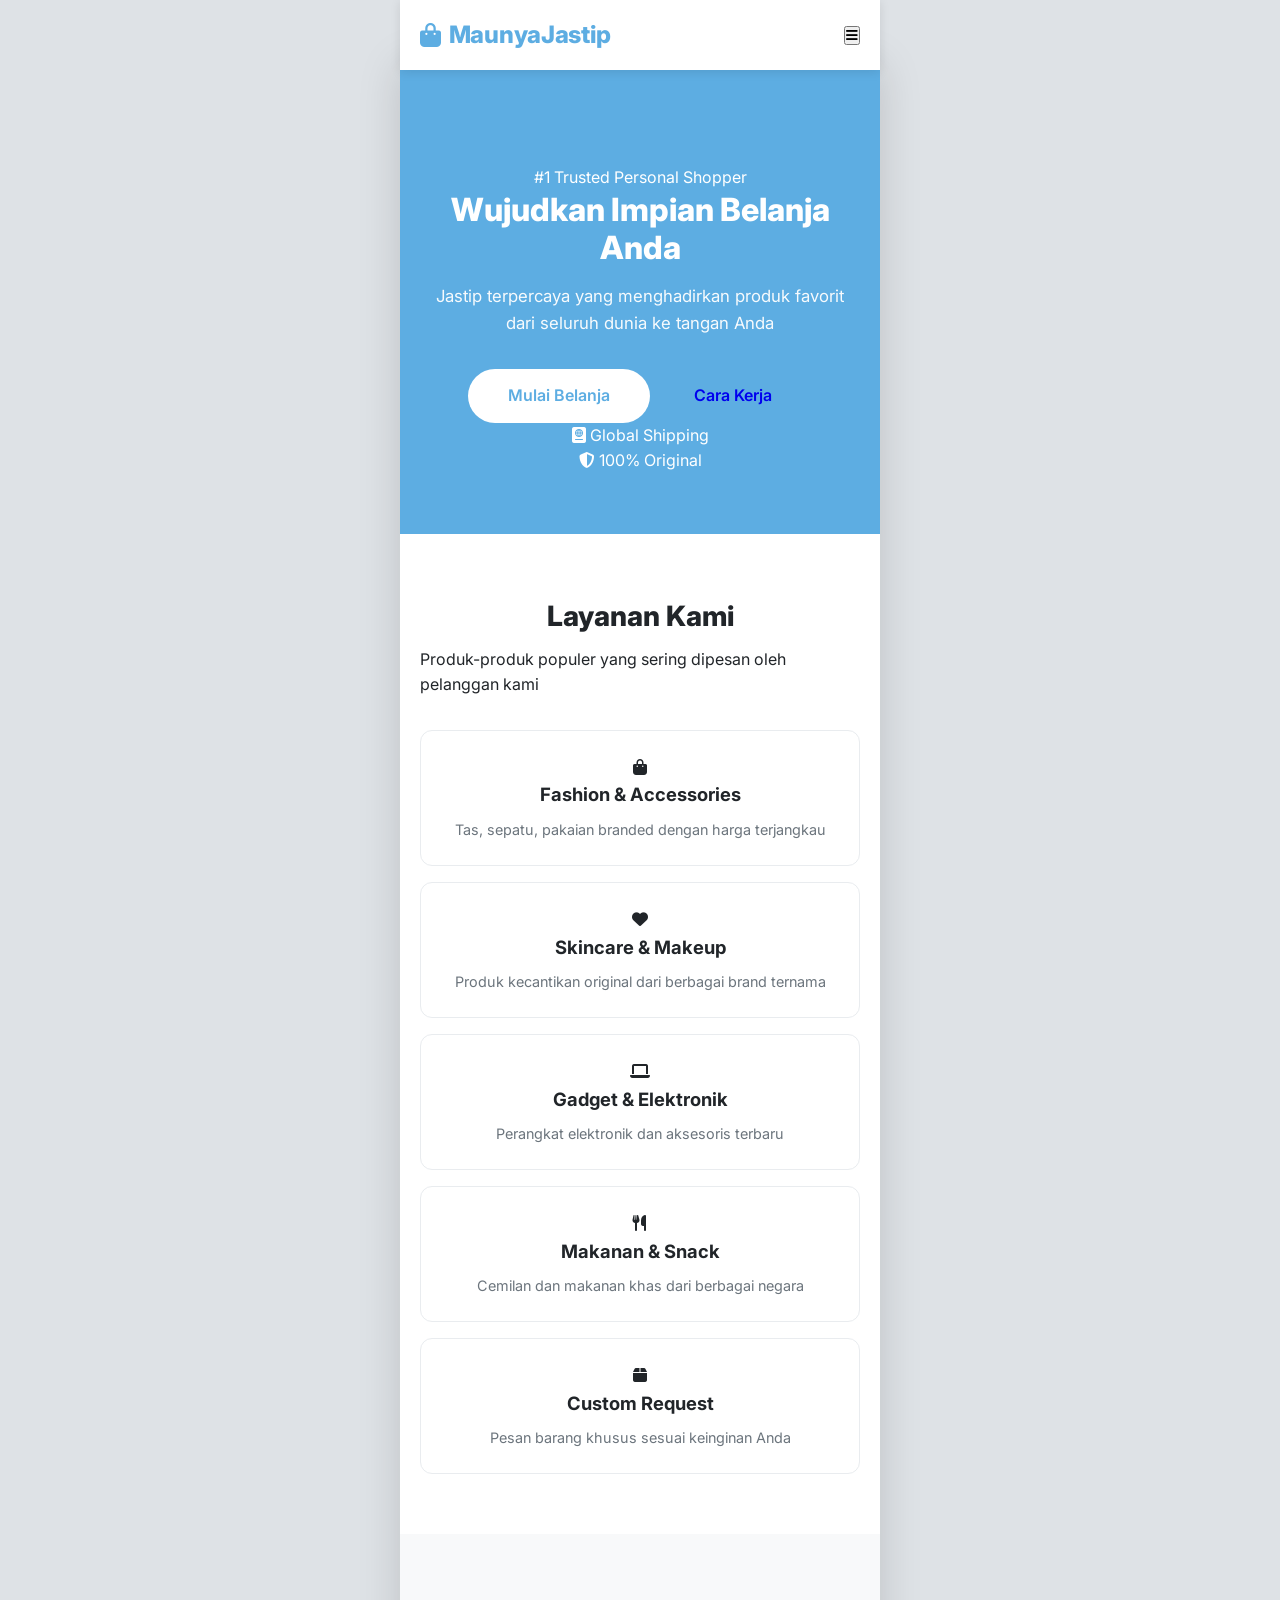
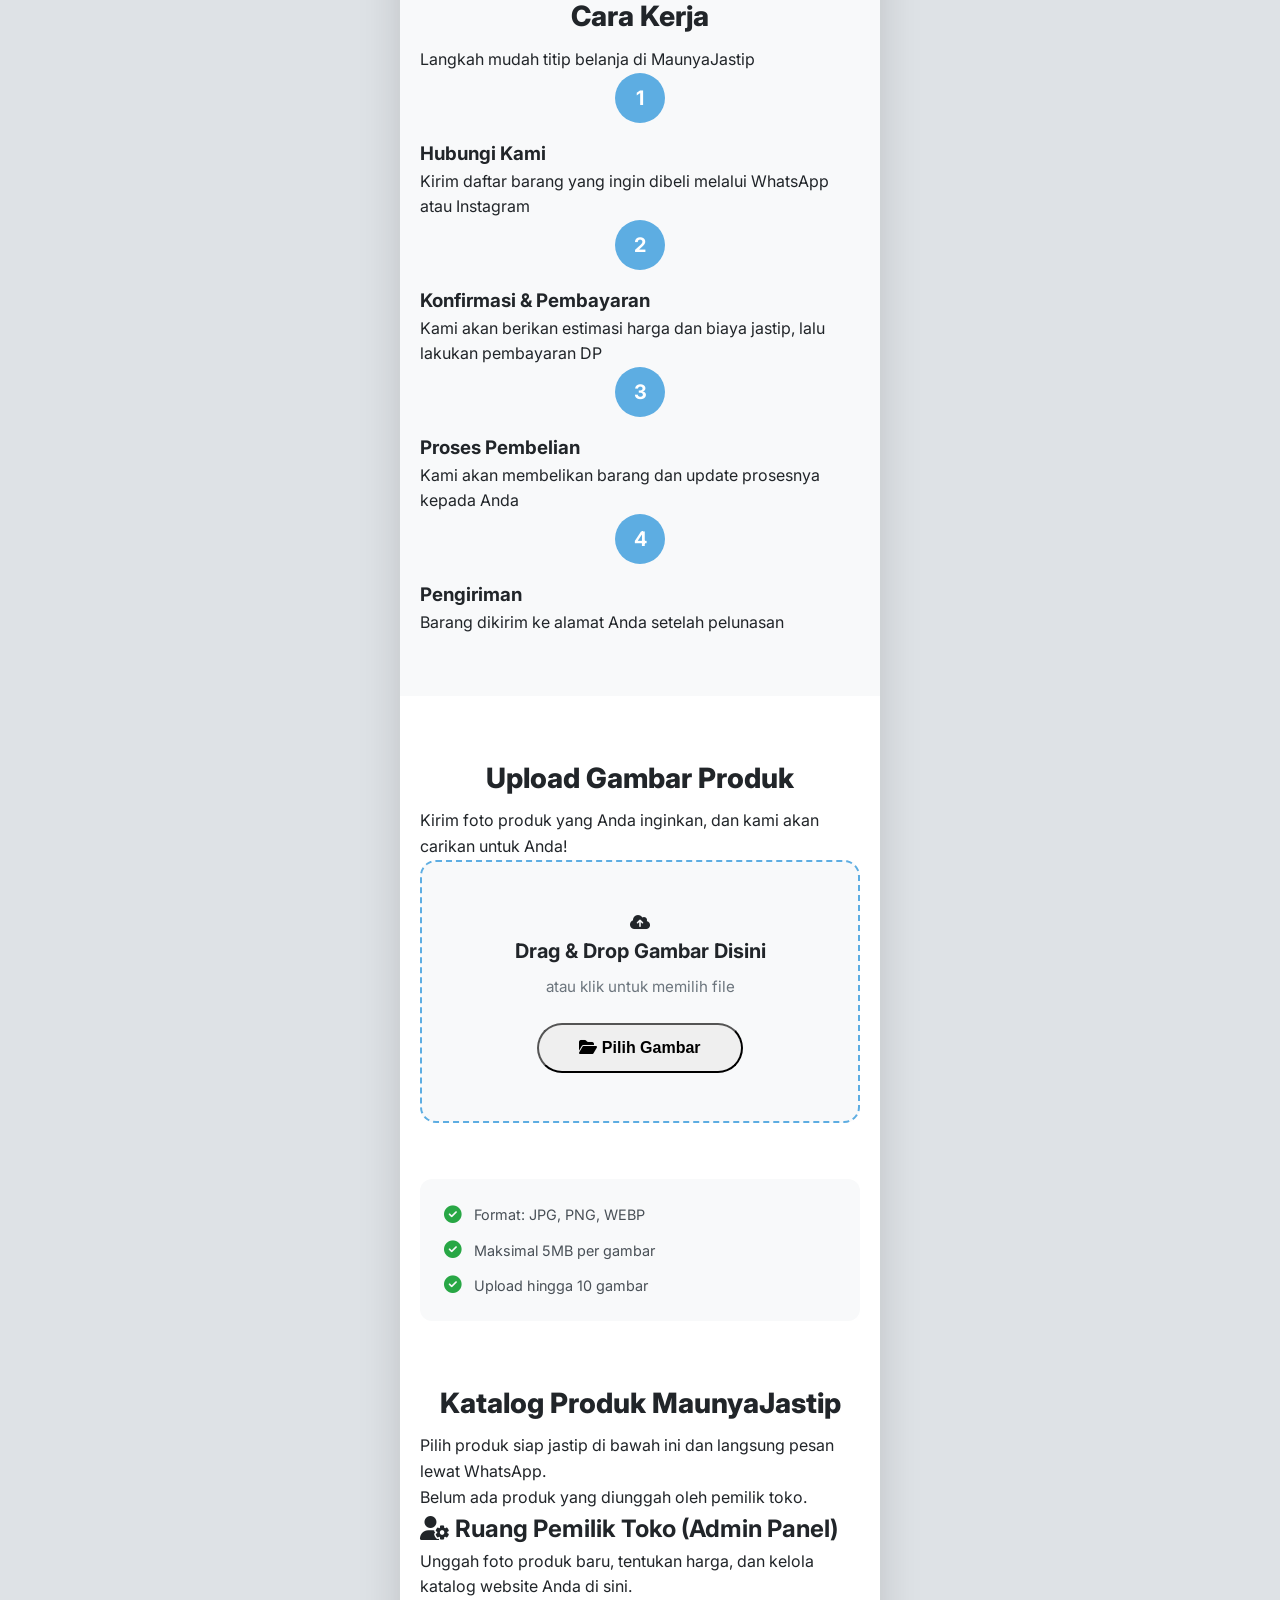
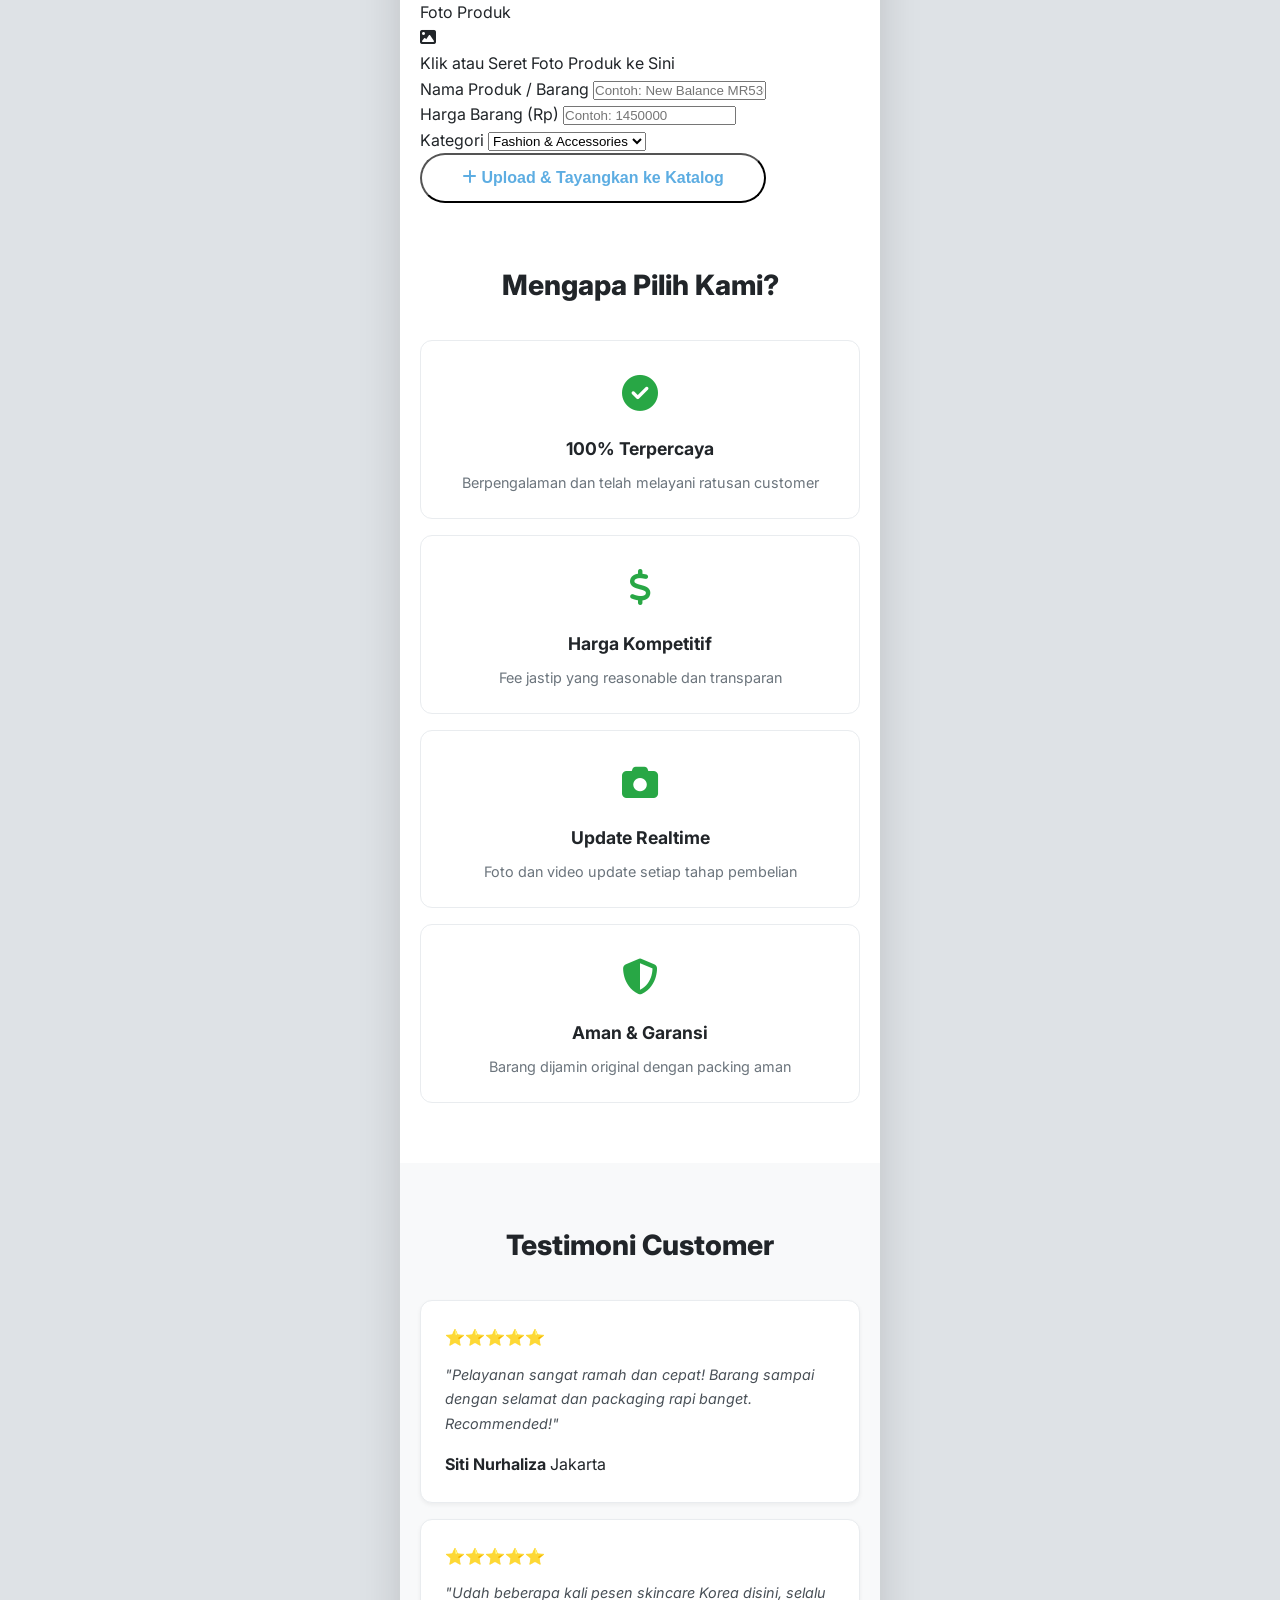
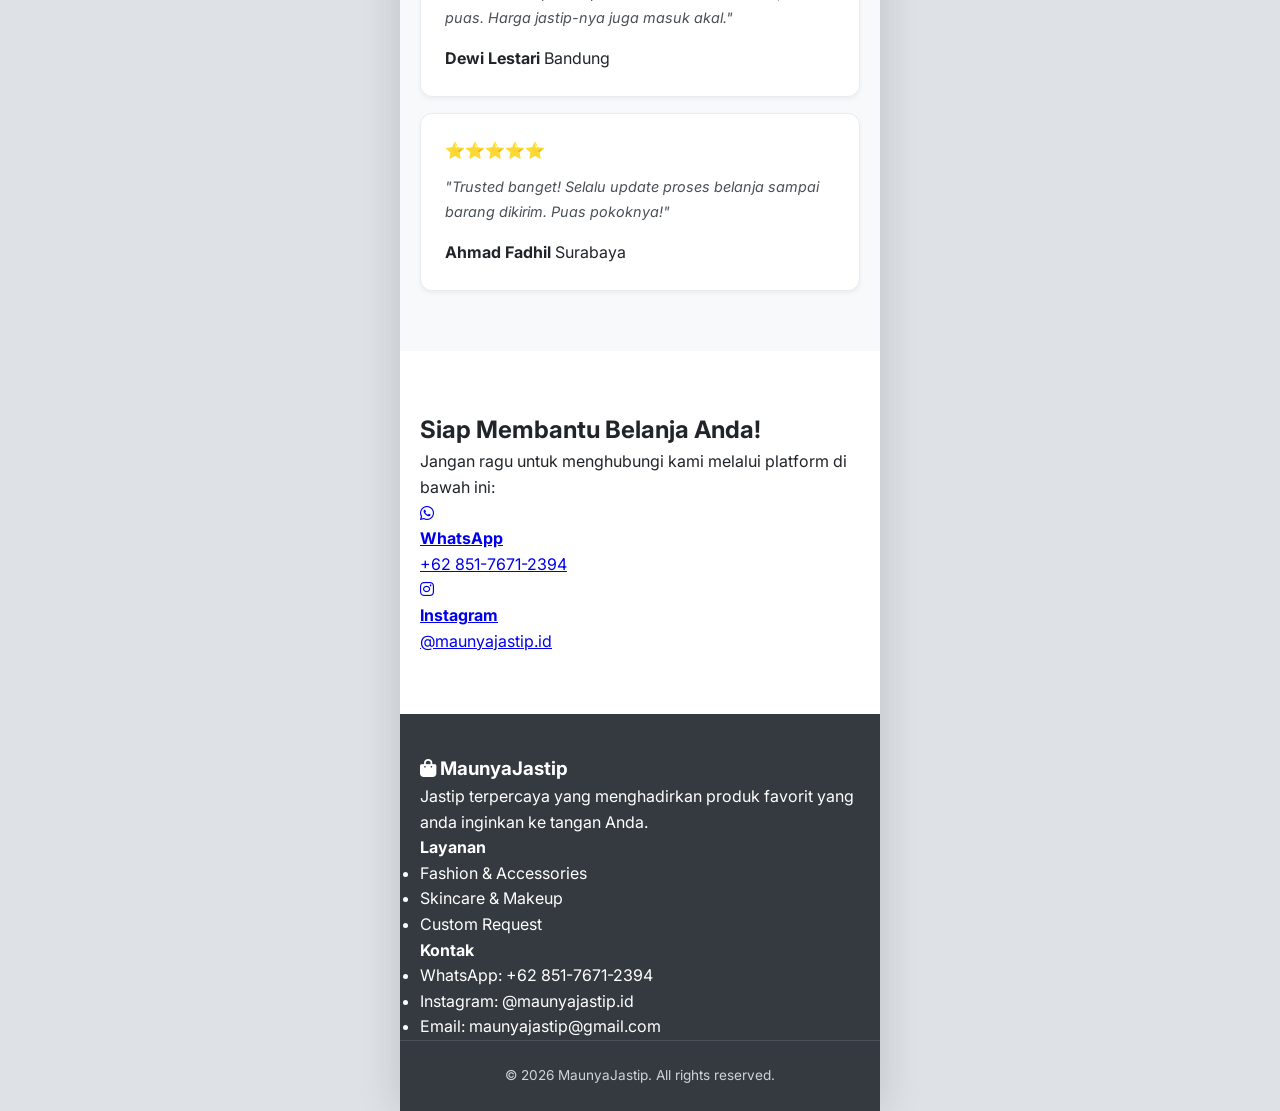
==== indexnew.html @ ebbe6e4d "Add files via upload" ====
<!DOCTYPE html>
<html lang="id">

<head>
    <meta charset="UTF-8">
    <meta name="viewport" content="width=device-width, initial-scale=1.0">
    <meta name="description" content="Wujudkan Impian Belanja Anda - Jastip terpercaya dari seluruh dunia">
    <title>Jastip - Layanan Titip Belanja Terpercaya</title>
    <link href="https://fonts.googleapis.com/css2?family=Plus+Jakarta+Sans:wght@400;500;600;700&display=swap" rel="stylesheet">
    <link rel="stylesheet" href="https://cdnjs.cloudflare.com/ajax/libs/font-awesome/6.4.0/css/all.min.css">
    <link rel="stylesheet" href="style.css">
</head>

<body>
    <div class="mobile-wrapper">
        <header>
            <nav class="navbar">
                <div class="container navbar-container">
                    <div class="logo">
                        <h1><i class="fas fa-shopping-bag"></i> MaunyaJastip</h1>
                    </div>
                    <button class="menu-toggle" id="menuToggle" aria-label="Toggle Menu">
                        <i class="fas fa-bars"></i>
                    </button>
                    <ul class="nav-links" id="navLinks">
                        <li><a href="#home">Beranda</a></li>
                        <li><a href="#layanan">Layanan</a></li>
                        <li><a href="#cara-kerja">Cara Kerja</a></li>
                        <li><a href="#upload-gambar">Upload</a></li>
                        <li><a href="#katalog">Katalog</a></li>
                        <li><a href="#testimoni">Testimoni</a></li>
                        <li><a href="#kontak" class="nav-btn">Hubungi Kami</a></li>
                    </ul>
                </div>
            </nav>
        </header>

        <section id="home" class="hero">
            <div class="container hero-grid">
                <div class="hero-content">
                    <span class="badge">#1 Trusted Personal Shopper</span>
                    <h1>Wujudkan Impian Belanja Anda</h1>
                    <p>Jastip terpercaya yang menghadirkan produk favorit dari seluruh dunia ke tangan Anda</p>
                    <div class="hero-actions">
                        <a href="#kontak" class="btn btn-primary">Mulai Belanja</a>
                        <a href="#cara-kerja" class="btn btn-secondary">Cara Kerja</a>
                    </div>
                </div>
                <div class="hero-image">
                    <div class="floating-card card-1"><i class="fas fa-passport"></i> Global Shipping</div>
                    <div class="floating-card card-2"><i class="fas fa-shield-alt"></i> 100% Original</div>
                </div>
            </div>
        </section>

        <section id="layanan" class="services">
            <div class="container">
                <div class="section-header">
                    <h2 class="section-title">Layanan Kami</h2>
                    <p>Produk-produk populer yang sering dipesan oleh pelanggan kami</p>
                </div>
                <div class="service-grid">
                    <div class="service-card">
                        <div class="icon-wrapper"><i class="fas fa-shopping-bag"></i></div>
                        <h3>Fashion & Accessories</h3>
                        <p>Tas, sepatu, pakaian branded dengan harga terjangkau</p>
                    </div>
                    <div class="service-card">
                        <div class="icon-wrapper"><i class="fas fa-heart"></i></div>
                        <h3>Skincare & Makeup</h3>
                        <p>Produk kecantikan original dari berbagai brand ternama</p>
                    </div>
                    <div class="service-card">
                        <div class="icon-wrapper"><i class="fas fa-laptop"></i></div>
                        <h3>Gadget & Elektronik</h3>
                        <p>Perangkat elektronik dan aksesoris terbaru</p>
                    </div>
                    <div class="service-card">
                        <div class="icon-wrapper"><i class="fas fa-utensils"></i></div>
                        <h3>Makanan & Snack</h3>
                        <p>Cemilan dan makanan khas dari berbagai negara</p>
                    </div>
                    <div class="service-card">
                        <div class="icon-wrapper"><i class="fas fa-box"></i></div>
                        <h3>Custom Request</h3>
                        <p>Pesan barang khusus sesuai keinginan Anda</p>
                    </div>
                </div>
            </div>
        </section>

        <section id="cara-kerja" class="how-it-works">
            <div class="container">
                <div class="section-header">
                    <h2 class="section-title">Cara Kerja</h2>
                    <p>Langkah mudah titip belanja di MaunyaJastip</p>
                </div>
                <div class="steps-grid">
                    <div class="step-card">
                        <div class="step-number">1</div>
                        <h3>Hubungi Kami</h3>
                        <p>Kirim daftar barang yang ingin dibeli melalui WhatsApp atau Instagram</p>
                    </div>
                    <div class="step-card">
                        <div class="step-number">2</div>
                        <h3>Konfirmasi & Pembayaran</h3>
                        <p>Kami akan berikan estimasi harga dan biaya jastip, lalu lakukan pembayaran DP</p>
                    </div>
                    <div class="step-card">
                        <div class="step-number">3</div>
                        <h3>Proses Pembelian</h3>
                        <p>Kami akan membelikan barang dan update prosesnya kepada Anda</p>
                    </div>
                    <div class="step-card">
                        <div class="step-number">4</div>
                        <h3>Pengiriman</h3>
                        <p>Barang dikirim ke alamat Anda setelah pelunasan</p>
                    </div>
                </div>
            </div>
        </section>

        <section id="upload-gambar" class="upload-section">
            <div class="container">
                <div class="section-header">
                    <h2 class="section-title">Upload Gambar Produk</h2>
                    <p>Kirim foto produk yang Anda inginkan, dan kami akan carikan untuk Anda!</p>
                </div>

                <div class="upload-box-wrapper">
                    <div class="upload-area" id="uploadArea">
                        <div class="upload-icon-box">
                            <i class="fas fa-cloud-upload-alt"></i>
                        </div>
                        <h3>Drag & Drop Gambar Disini</h3>
                        <p>atau klik untuk memilih file</p>
                        <input type="file" id="fileInput" accept="image/*" multiple hidden>
                        <button class="btn btn-secondary-sm" onclick="document.getElementById('fileInput').click()">
                            <i class="fas fa-folder-open"></i> Pilih Gambar
                        </button>
                    </div>

                    <div class="image-preview-container" id="imagePreviewContainer">
                        </div>
                </div>

                <div class="upload-info">
                    <div class="info-item"><i class="fas fa-check-circle"></i> Format: JPG, PNG, WEBP</div>
                    <div class="info-item"><i class="fas fa-check-circle"></i> Maksimal 5MB per gambar</div>
                    <div class="info-item"><i class="fas fa-check-circle"></i> Upload hingga 10 gambar</div>
                </div>
                
                <div class="upload-action-btn" id="submitUploadBox" style="display: none; margin-top: 20px; text-align: center;">
                    <button class="btn btn-primary" id="btnKirimFoto"><i class="fab fa-whatsapp"></i> Kirim Foto via WhatsApp</button>
                </div>
            </div>
        </section>


        <section id="katalog" class="catalog-section">
            <div class="container">
                <div class="section-header">
                    <h2 class="section-title">Katalog Produk MaunyaJastip</h2>
                    <p>Pilih produk siap jastip di bawah ini dan langsung pesan lewat WhatsApp.</p>
                </div>
                
                <div class="catalog-grid" id="catalogGrid">
                    <div class="catalog-empty">Belum ada produk yang diunggah oleh pemilik toko.</div>
                </div>
            </div>
        </section>

        <section id="admin-panel" class="admin-section">
            <div class="container">
                <div class="admin-box">
                    <div class="admin-header">
                        <h2><i class="fas fa-user-gear"></i> Ruang Pemilik Toko (Admin Panel)</h2>
                        <p>Unggah foto produk baru, tentukan harga, dan kelola katalog website Anda di sini.</p>
                    </div>
                    
                    <form id="adminUploadForm" class="admin-form">
                        <div class="form-group">
                            <label>Foto Produk</label>
                            <div class="admin-upload-area" id="adminDragArea">
                                <input type="file" id="adminFileInput" accept="image/*" hidden>
                                <i class="fas fa-image"></i>
                                <p>Klik atau Seret Foto Produk ke Sini</p>
                                <div id="adminImagePreview" class="admin-preview-box"></div>
                            </div>
                        </div>

                        <div class="form-group">
                            <label for="prodName">Nama Produk / Barang</label>
                            <input type="text" id="prodName" placeholder="Contoh: New Balance MR530SG Original" required>
                        </div>

                        <div class="form-group-row">
                            <div class="form-group">
                                <label for="prodPrice">Harga Barang (Rp)</label>
                                <input type="number" id="prodPrice" placeholder="Contoh: 1450000" required>
                            </div>
                            <div class="form-group">
                                <label for="prodCategory">Kategori</label>
                                <select id="prodCategory">
                                    <option value="Fashion">Fashion & Accessories</option>
                                    <option value="Beauty">Skincare & Makeup</option>
                                    <option value="Gadget">Gadget & Elektronik</option>
                                    <option value="Snack">Makanan & Snack</option>
                                </select>
                            </div>
                        </div>

                        <button type="submit" class="btn btn-primary btn-block">
                            <i class="fas fa-plus"></i> Upload & Tayangkan ke Katalog
                        </button>
                    </form>
                </div>
            </div>
        </section>
        
        <section class="advantages">
            <div class="container">
                <div class="section-header">
                    <h2 class="section-title">Mengapa Pilih Kami?</h2>
                </div>
                <div class="advantage-grid">
                    <div class="advantage-item">
                        <div class="icon"><i class="fas fa-check-circle"></i></div>
                        <div>
                            <h3>100% Terpercaya</h3>
                            <p>Berpengalaman dan telah melayani ratusan customer</p>
                        </div>
                    </div>
                    <div class="advantage-item">
                        <div class="icon"><i class="fas fa-dollar-sign"></i></div>
                        <div>
                            <h3>Harga Kompetitif</h3>
                            <p>Fee jastip yang reasonable dan transparan</p>
                        </div>
                    </div>
                    <div class="advantage-item">
                        <div class="icon"><i class="fas fa-camera"></i></div>
                        <div>
                            <h3>Update Realtime</h3>
                            <p>Foto dan video update setiap tahap pembelian</p>
                        </div>
                    </div>
                    <div class="advantage-item">
                        <div class="icon"><i class="fas fa-shield-alt"></i></div>
                        <div>
                            <h3>Aman & Garansi</h3>
                            <p>Barang dijamin original dengan packing aman</p>
                        </div>
                    </div>
                </div>
            </div>
        </section>

        <section id="testimoni" class="testimonials">
            <div class="container">
                <div class="section-header">
                    <h2 class="section-title">Testimoni Customer</h2>
                </div>
                <div class="testimonial-grid">
                    <div class="testimonial-card">
                        <div class="stars">⭐⭐⭐⭐⭐</div>
                        <p>"Pelayanan sangat ramah dan cepat! Barang sampai dengan selamat dan packaging rapi banget. Recommended!"</p>
                        <div class="customer-info">
                            <strong>Siti Nurhaliza</strong>
                            <span>Jakarta</span>
                        </div>
                    </div>
                    <div class="testimonial-card">
                        <div class="stars">⭐⭐⭐⭐⭐</div>
                        <p>"Udah beberapa kali pesen skincare Korea disini, selalu puas. Harga jastip-nya juga masuk akal."</p>
                        <div class="customer-info">
                            <strong>Dewi Lestari</strong>
                            <span>Bandung</span>
                        </div>
                    </div>
                    <div class="testimonial-card">
                        <div class="stars">⭐⭐⭐⭐⭐</div>
                        <p>"Trusted banget! Selalu update proses belanja sampai barang dikirim. Puas pokoknya!"</p>
                        <div class="customer-info">
                            <strong>Ahmad Fadhil</strong>
                            <span>Surabaya</span>
                        </div>
                    </div>
                </div>
            </div>
        </section>

        <section id="kontak" class="contact">
            <div class="container">
                <div class="contact-box">
                    <h2>Siap Membantu Belanja Anda!</h2>
                    <p>Jangan ragu untuk menghubungi kami melalui platform di bawah ini:</p>
                    <div class="contact-buttons">
                        <a href="https://wa.me/6285176712394" class="contact-link wa" target="_blank">
                            <i class="fab fa-whatsapp"></i>
                            <div>
                                <strong>WhatsApp</strong>
                                <p>+62 851-7671-2394</p>
                            </div>
                        </a>
                        <a href="https://instagram.com/maunyajastip.id" class="contact-link ig" target="_blank">
                            <i class="fab fa-instagram"></i>
                            <div>
                                <strong>Instagram</strong>
                                <p>@maunyajastip.id</p>
                            </div>
                        </a>
                    </div>
                </div>
            </div>
        </section>

        <footer>
            <div class="container footer-grid">
                <div class="footer-brand">
                    <h3><i class="fas fa-shopping-bag"></i> MaunyaJastip</h3>
                    <p>Jastip terpercaya yang menghadirkan produk favorit yang anda inginkan ke tangan Anda.</p>
                </div>
                <div class="footer-links">
                    <h4>Layanan</h4>
                    <ul>
                        <li>Fashion & Accessories</li>
                        <li>Skincare & Makeup</li>
                        <li>Custom Request</li>
                    </ul>
                </div>
                <div class="footer-links">
                    <h4>Kontak</h4>
                    <ul>
                        <li>WhatsApp: +62 851-7671-2394</li>
                        <li>Instagram: @maunyajastip.id</li>
                        <li>Email: maunyajastip@gmail.com</li>
                    </ul>
                </div>
            </div>
            <div class="footer-bottom">
                <p>&copy; 2026 MaunyaJastip. All rights reserved.</p>
            </div>
        </footer>

    </div><script src="script.js"></script>
</body>

</html>
---- style.css ----
@import url('https://fonts.googleapis.com/css2?family=Inter:wght@400;500;600;700;800&display=swap');

* {
    margin: 0;
    padding: 0;
    box-sizing: border-box;
}

:root {
    --primary-color: #5dade2;
    --primary-dark: #3498db;
    --primary-light: #85c1e9;
    --secondary-color: #28a745;
    --accent-orange: #fd7e14;
    --accent-purple: #6f42c1;
    --dark-color: #212529;
    --dark-light: #495057;
    --light-color: #f8f9fa;
    --white: #ffffff;
    --gray-100: #f8f9fa;
    --gray-200: #e9ecef;
    --gray-300: #dee2e6;
    --gray-400: #ced4da;
    --gray-600: #6c757d;
    --gray-700: #495057;
    --gray-800: #343a40;
    --border-radius: 12px;
    --border-radius-lg: 16px;
    --shadow-sm: 0 2px 4px rgba(0, 0, 0, 0.05);
    --shadow-md: 0 4px 8px rgba(0, 0, 0, 0.08);
    --shadow-lg: 0 8px 16px rgba(0, 0, 0, 0.1);
    --mobile-max-width: 480px;
}

body {
    font-family: 'Inter', -apple-system, BlinkMacSystemFont, 'Segoe UI', sans-serif;
    line-height: 1.6;
    color: var(--dark-color);
    background: var(--gray-200);
    overflow-x: hidden;
}

/* Mobile-only container wrapper */
.mobile-wrapper {
    max-width: var(--mobile-max-width);
    margin: 0 auto;
    background: var(--white);
    min-height: 100vh;
    box-shadow: 0 0 30px rgba(0, 0, 0, 0.1);
}

.container {
    max-width: 100%;
    margin: 0 auto;
    padding: 0 20px;
}

/* Navbar */
.navbar {
    background: var(--white);
    box-shadow: 0 2px 8px rgba(0, 0, 0, 0.06);
    position: fixed;
    width: 100%;
    max-width: var(--mobile-max-width);
    top: 0;
    z-index: 1000;
    left: 50%;
    transform: translateX(-50%);
}

.navbar .container {
    display: flex;
    justify-content: space-between;
    align-items: center;
    padding: 1rem 20px;
}

.logo h1 {
    color: var(--primary-color);
    font-size: 1.5rem;
    font-weight: 800;
    letter-spacing: -0.3px;
    display: flex;
    align-items: center;
    gap: 0.5rem;
}

.logo i {
    color: var(--primary-color);
}

.nav-links {
    display: none;
}

/* Hero Section */
.hero {
    background: var(--primary-color);
    color: var(--white);
    padding: 100px 0 60px;
    text-align: center;
    margin-top: 65px;
}

.hero-content h1 {
    font-size: 2rem;
    font-weight: 800;
    margin-bottom: 1rem;
    line-height: 1.2;
    padding: 0 10px;
}

.hero-content p {
    font-size: 1.05rem;
    margin-bottom: 2rem;
    opacity: 0.95;
    font-weight: 400;
    padding: 0 10px;
}

.btn {
    display: inline-block;
    padding: 14px 40px;
    text-decoration: none;
    border-radius: 50px;
    font-weight: 600;
    font-size: 1rem;
    transition: all 0.2s ease;
}

.btn-primary {
    background: var(--white);
    color: var(--primary-color);
}

.btn-primary:hover {
    transform: translateY(-2px);
    box-shadow: 0 8px 20px rgba(0, 0, 0, 0.15);
}

/* Services Section */
.services {
    padding: 60px 0;
    background: var(--white);
}

.section-title {
    text-align: center;
    font-size: 1.75rem;
    font-weight: 800;
    margin-bottom: 0.5rem;
    color: var(--dark-color);
}

.service-grid {
    display: grid;
    grid-template-columns: 1fr;
    gap: 1rem;
    margin-top: 2rem;
}

.service-card {
    background: var(--white);
    padding: 1.5rem;
    border-radius: var(--border-radius);
    text-align: center;
    transition: all 0.2s ease;
    border: 1px solid var(--gray-200);
}

.service-card:active {
    transform: scale(0.98);
    box-shadow: var(--shadow-md);
}

.service-card .icon {
    font-size: 2.5rem;
    margin-bottom: 0.75rem;
    color: var(--primary-color);
}

.service-card h3 {
    color: var(--dark-color);
    margin-bottom: 0.5rem;
    font-size: 1.15rem;
    font-weight: 700;
}

.service-card p {
    color: var(--gray-600);
    line-height: 1.6;
    font-size: 0.9rem;
}

/* How It Works */
.how-it-works {
    padding: 60px 0;
    background: var(--gray-100);
}

.steps {
    display: grid;
    grid-template-columns: 1fr;
    gap: 1.5rem;
    margin-top: 2rem;
}

.step {
    text-align: center;
    padding: 1.5rem;
    background: var(--white);
    border-radius: var(--border-radius);
}

.step-number {
    width: 50px;
    height: 50px;
    background: var(--primary-color);
    color: var(--white);
    border-radius: 50%;
    display: flex;
    align-items: center;
    justify-content: center;
    font-size: 1.25rem;
    font-weight: 700;
    margin: 0 auto 1rem;
}

.step h3 {
    margin-bottom: 0.5rem;
    color: var(--dark-color);
    font-size: 1.1rem;
    font-weight: 700;
}

.step p {
    color: var(--gray-600);
    line-height: 1.6;
    font-size: 0.9rem;
}

/* Upload Section */
.upload-section {
    padding: 60px 0;
    background: var(--white);
}

.section-subtitle {
    text-align: center;
    color: var(--gray-600);
    font-size: 1rem;
    margin-top: -0.5rem;
    margin-bottom: 2rem;
}

.upload-container {
    margin-top: 2rem;
}

.upload-area {
    background: var(--gray-100);
    border: 2px dashed var(--primary-color);
    border-radius: var(--border-radius-lg);
    padding: 3rem 1.5rem;
    text-align: center;
    transition: all 0.3s ease;
    cursor: pointer;
}

.upload-area:hover {
    background: var(--gray-200);
    border-color: var(--primary-dark);
    transform: translateY(-2px);
}

.upload-area.drag-over {
    background: var(--primary-light);
    border-color: var(--primary-dark);
    border-style: solid;
    transform: scale(1.02);
}

.upload-icon {
    font-size: 4rem;
    color: var(--primary-color);
    margin-bottom: 1rem;
    animation: float 3s ease-in-out infinite;
}

@keyframes float {

    0%,
    100% {
        transform: translateY(0);
    }

    50% {
        transform: translateY(-10px);
    }
}

.upload-area h3 {
    color: var(--dark-color);
    font-size: 1.25rem;
    font-weight: 700;
    margin-bottom: 0.5rem;
}

.upload-area p {
    color: var(--gray-600);
    font-size: 0.95rem;
    margin-bottom: 1.5rem;
}

.btn-upload {
    background: var(--primary-color);
    color: var(--white);
    border: none;
    padding: 12px 30px;
    border-radius: 50px;
    font-size: 1rem;
    font-weight: 600;
    cursor: pointer;
    transition: all 0.3s ease;
    display: inline-flex;
    align-items: center;
    gap: 0.5rem;
}

.btn-upload:hover {
    background: var(--primary-dark);
    transform: translateY(-2px);
    box-shadow: 0 5px 15px rgba(93, 173, 226, 0.3);
}

.btn-upload:active {
    transform: translateY(0);
}

.image-preview-container {
    display: grid;
    grid-template-columns: repeat(2, 1fr);
    gap: 1rem;
    margin-top: 1.5rem;
}

.preview-item {
    position: relative;
    border-radius: var(--border-radius);
    overflow: hidden;
    background: var(--gray-100);
    aspect-ratio: 1;
    animation: fadeInScale 0.3s ease;
}

@keyframes fadeInScale {
    from {
        opacity: 0;
        transform: scale(0.8);
    }

    to {
        opacity: 1;
        transform: scale(1);
    }
}

.preview-item img {
    width: 100%;
    height: 100%;
    object-fit: cover;
}

.preview-item .remove-btn {
    position: absolute;
    top: 8px;
    right: 8px;
    background: rgba(220, 53, 69, 0.9);
    color: var(--white);
    border: none;
    width: 30px;
    height: 30px;
    border-radius: 50%;
    cursor: pointer;
    display: flex;
    align-items: center;
    justify-content: center;
    font-size: 1rem;
    transition: all 0.2s ease;
    opacity: 0;
}

.preview-item:hover .remove-btn {
    opacity: 1;
}

.preview-item .remove-btn:hover {
    background: #dc3545;
    transform: scale(1.1);
}

.preview-item .file-name {
    position: absolute;
    bottom: 0;
    left: 0;
    right: 0;
    background: rgba(0, 0, 0, 0.7);
    color: var(--white);
    padding: 0.5rem;
    font-size: 0.75rem;
    text-align: center;
    white-space: nowrap;
    overflow: hidden;
    text-overflow: ellipsis;
}

.upload-info {
    display: flex;
    flex-direction: column;
    gap: 0.75rem;
    margin-top: 2rem;
    padding: 1.5rem;
    background: var(--gray-100);
    border-radius: var(--border-radius);
}

.info-item {
    display: flex;
    align-items: center;
    gap: 0.75rem;
    color: var(--gray-700);
    font-size: 0.9rem;
}

.info-item i {
    color: var(--secondary-color);
    font-size: 1.1rem;
}

/* Advantages */

.advantages {
    padding: 60px 0;
    background: var(--white);
}

.advantage-grid {
    display: grid;
    grid-template-columns: 1fr;
    gap: 1rem;
    margin-top: 2rem;
}

.advantage-item {
    background: var(--white);
    padding: 1.5rem;
    border-radius: var(--border-radius);
    text-align: center;
    border: 1px solid var(--gray-200);
    transition: all 0.2s ease;
}

.advantage-item:active {
    transform: scale(0.98);
}

.advantage-item .icon {
    font-size: 2.25rem;
    margin-bottom: 0.75rem;
    color: var(--secondary-color);
}

.advantage-item h3 {
    margin-bottom: 0.5rem;
    color: var(--dark-color);
    font-size: 1.1rem;
    font-weight: 700;
}

.advantage-item p {
    color: var(--gray-600);
    line-height: 1.6;
    font-size: 0.9rem;
}

/* Testimonials */
.testimonials {
    padding: 60px 0;
    background: var(--gray-100);
}

.testimonial-grid {
    display: grid;
    grid-template-columns: 1fr;
    gap: 1rem;
    margin-top: 2rem;
}

.testimonial-card {
    background: var(--white);
    padding: 1.5rem;
    border-radius: var(--border-radius);
    box-shadow: var(--shadow-sm);
    border: 1px solid var(--gray-200);
}

.testimonial-card .stars {
    font-size: 1rem;
    margin-bottom: 0.75rem;
    color: #ffc107;
}

.testimonial-card p {
    color: var(--gray-700);
    font-style: italic;
    margin-bottom: 1rem;
    line-height: 1.7;
    font-size: 0.9rem;
}

.customer {
    display: flex;
    flex-direction: column;
}

.customer strong {
    color: var(--dark-color);
    margin-bottom: 0.25rem;
    font-weight: 700;
    font-size: 0.95rem;
}

.customer span {
    color: var(--gray-600);
    font-size: 0.85rem;
}

/* Contact */
.contact {
    padding: 60px 0;
    background: var(--white);
}

.contact-content {
    max-width: 100%;
    margin: 0 auto;
    text-align: center;
}

.contact-info h3 {
    font-size: 1.75rem;
    margin-bottom: 0.75rem;
    color: var(--dark-color);
    font-weight: 800;
}

.contact-info p {
    color: var(--gray-600);
    margin-bottom: 2rem;
    font-size: 1rem;
}

.contact-methods {
    display: flex;
    flex-direction: column;
    gap: 1rem;
}

.contact-btn {
    display: flex;
    align-items: center;
    gap: 1rem;
    padding: 1.25rem;
    background: var(--white);
    border-radius: var(--border-radius);
    text-decoration: none;
    transition: all 0.2s ease;
    color: var(--dark-color);
    border: 1px solid var(--gray-300);
}

.contact-btn:active {
    transform: scale(0.98);
}

.contact-btn .icon {
    font-size: 2.25rem;
    width: 50px;
    display: flex;
    align-items: center;
    justify-content: center;
}

.contact-btn strong {
    display: block;
    font-size: 1rem;
    margin-bottom: 0.25rem;
    font-weight: 700;
}

.contact-btn p {
    margin: 0;
    color: var(--gray-600);
    font-size: 0.9rem;
}

.whatsapp .icon {
    color: #25D366;
}

.instagram .icon {
    color: #E4405F;
}

.email .icon {
    color: #ea4335;
}

/* Footer */
footer {
    background: var(--gray-800);
    color: var(--white);
    padding: 2.5rem 0 1.5rem;
}

.footer-content {
    display: grid;
    grid-template-columns: 1fr;
    gap: 1.5rem;
    margin-bottom: 1.5rem;
}

.footer-section h3 {
    color: var(--primary-light);
    margin-bottom: 0.75rem;
    font-weight: 800;
    font-size: 1.15rem;
}

.footer-section h4 {
    margin-bottom: 0.75rem;
    font-weight: 700;
    font-size: 1rem;
}

.footer-section p {
    color: var(--gray-400);
    line-height: 1.6;
    font-size: 0.9rem;
}

.footer-section ul {
    list-style: none;
}

.footer-section ul li {
    margin-bottom: 0.5rem;
    color: var(--gray-400);
    font-size: 0.9rem;
}

.footer-bottom {
    text-align: center;
    padding-top: 1.5rem;
    border-top: 1px solid var(--gray-700);
    color: var(--gray-400);
    font-size: 0.85rem;
}

/* Smooth Scrolling */
html {
    scroll-behavior: smooth;
}

/* Selection Color */
::selection {
    background: var(--primary-color);
    color: var(--white);
}

/* Desktop view - show empty sides */
@media (min-width: 481px) {
    body {
        background: var(--gray-300);
    }

    .mobile-wrapper {
        box-shadow: 0 0 40px rgba(0, 0, 0, 0.15);
    }
}
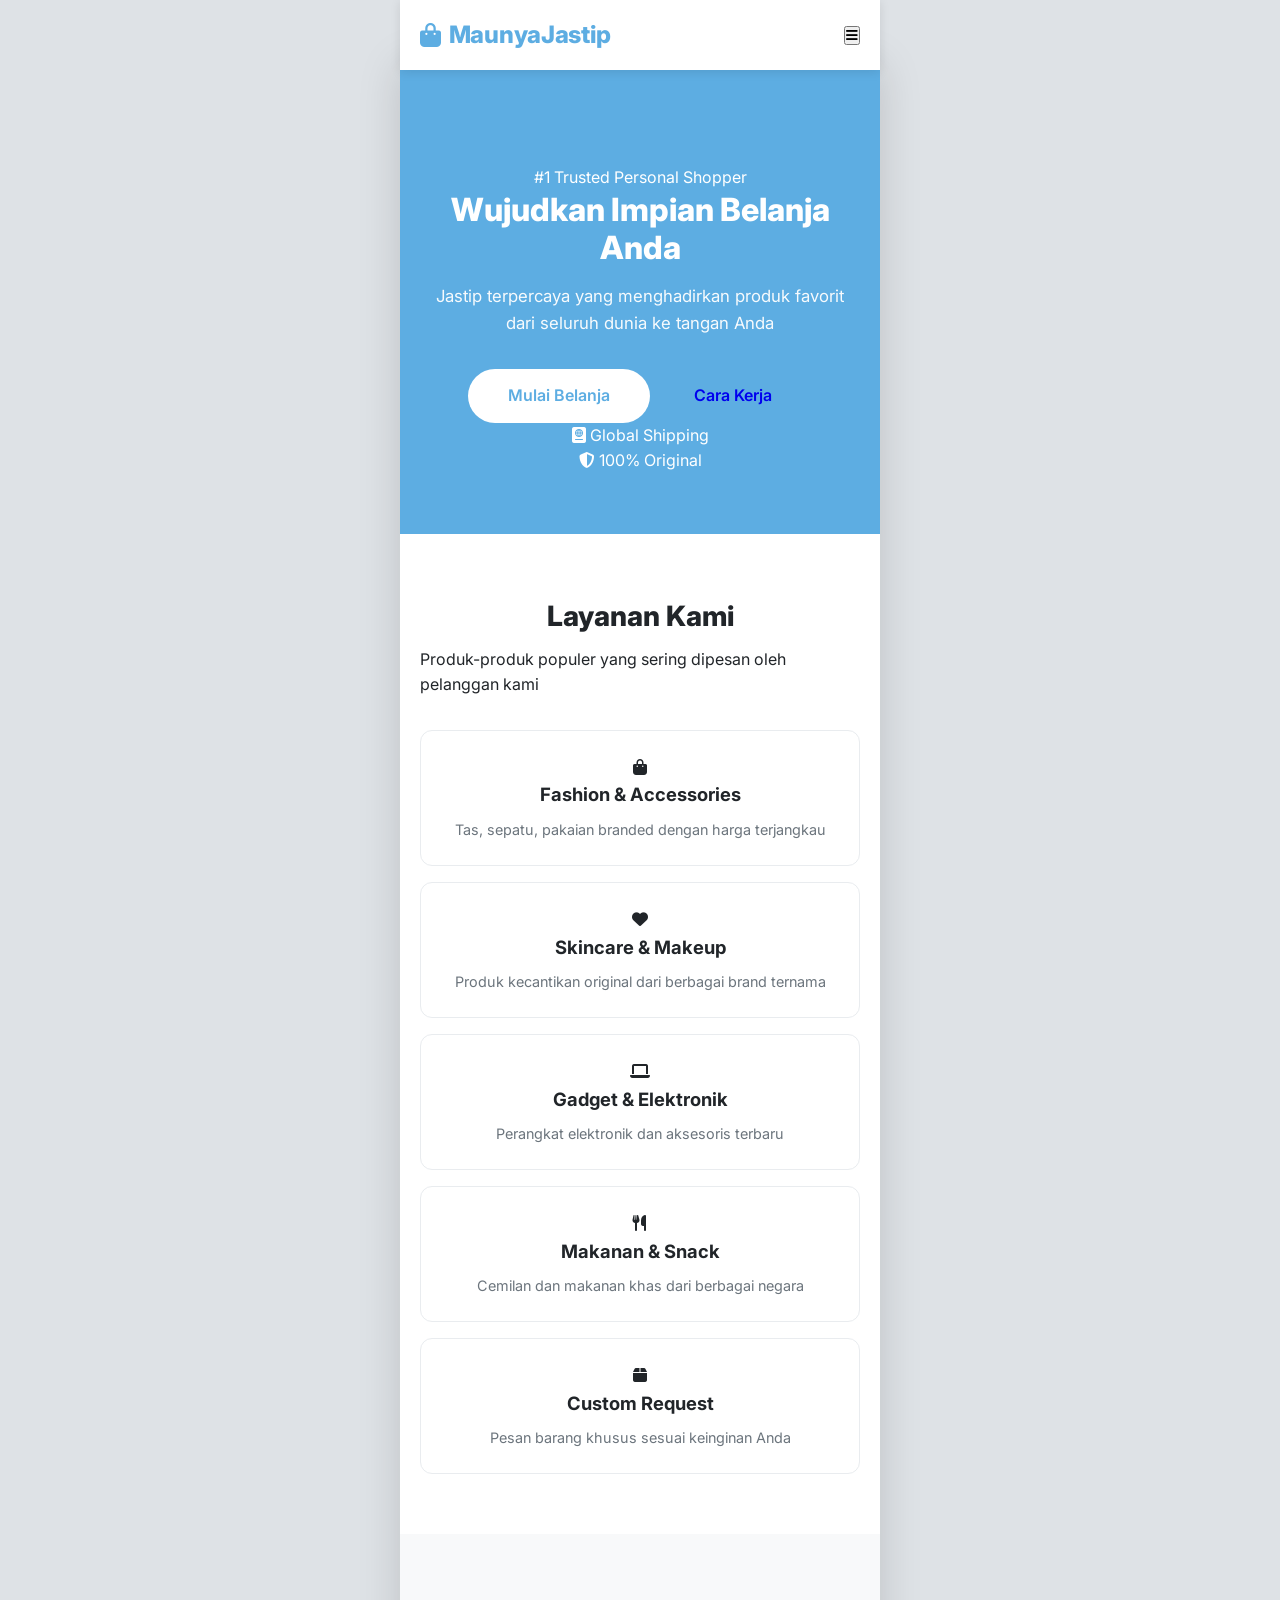
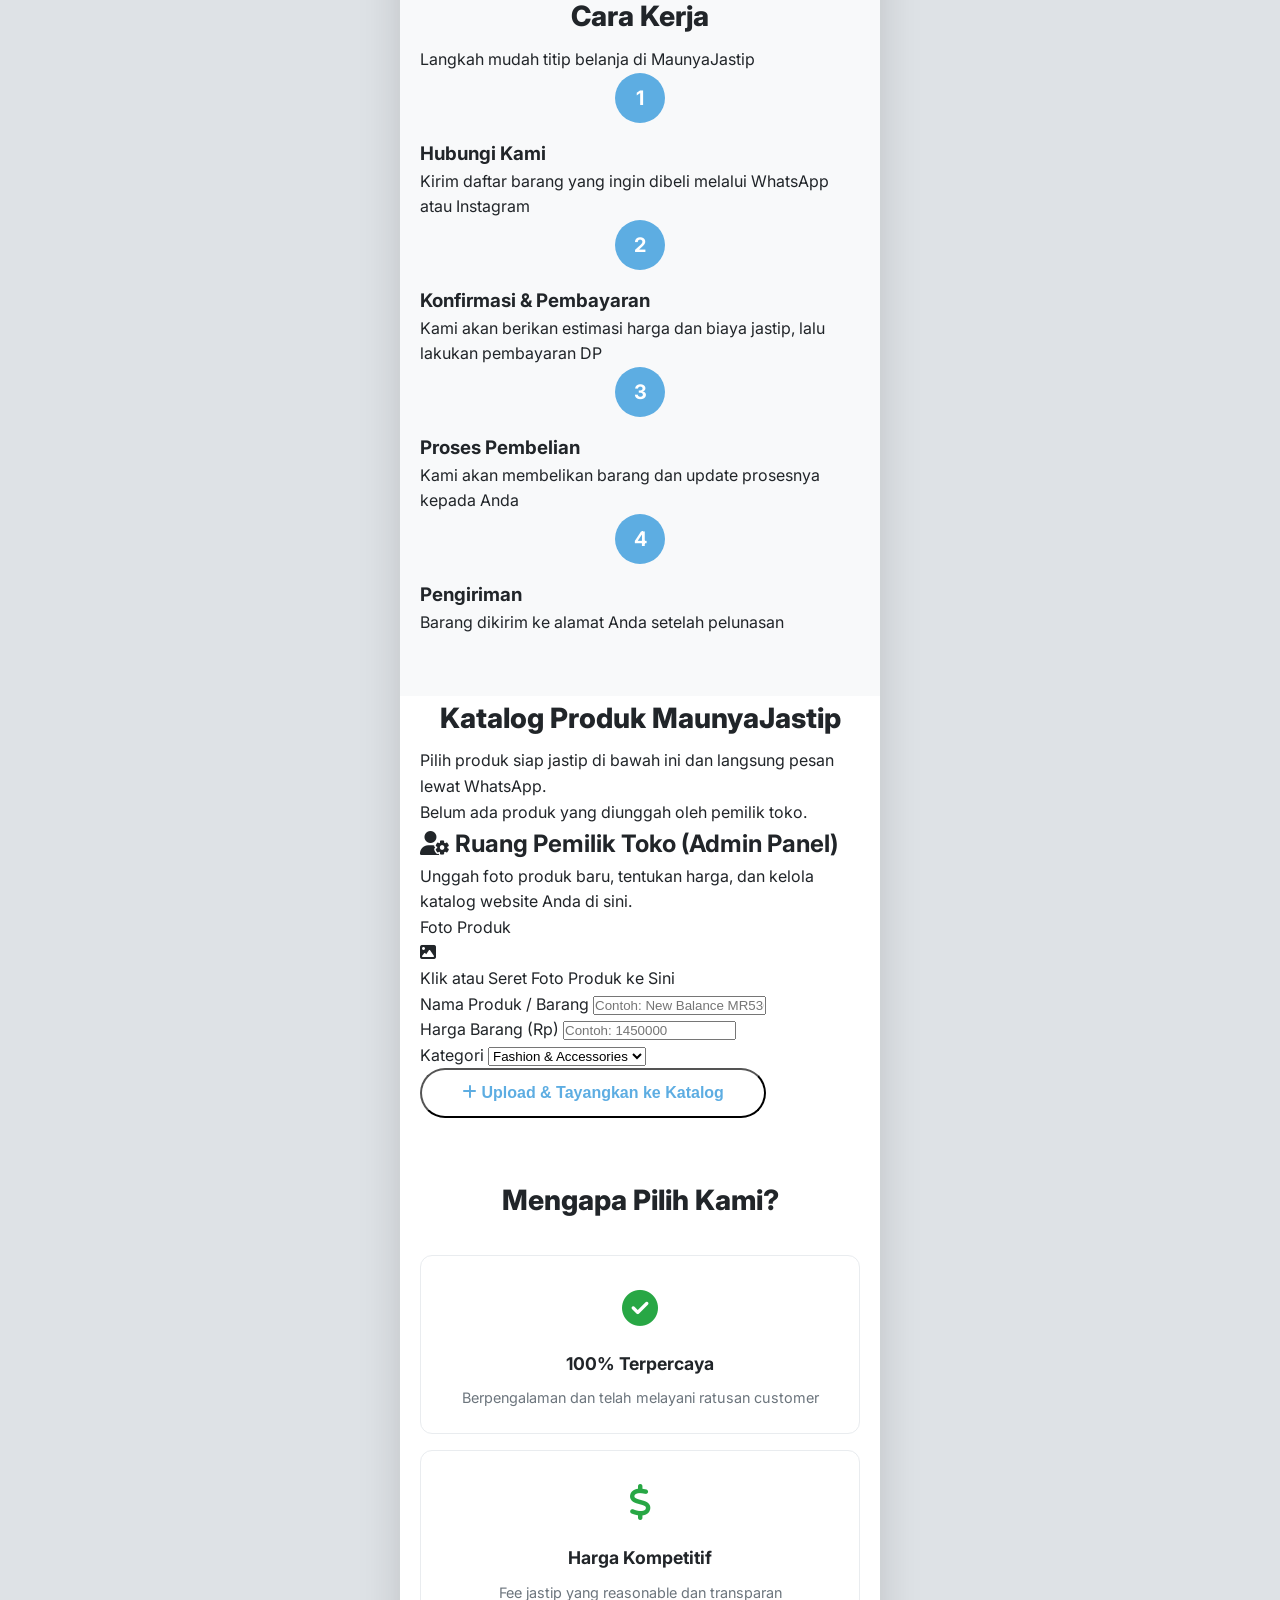
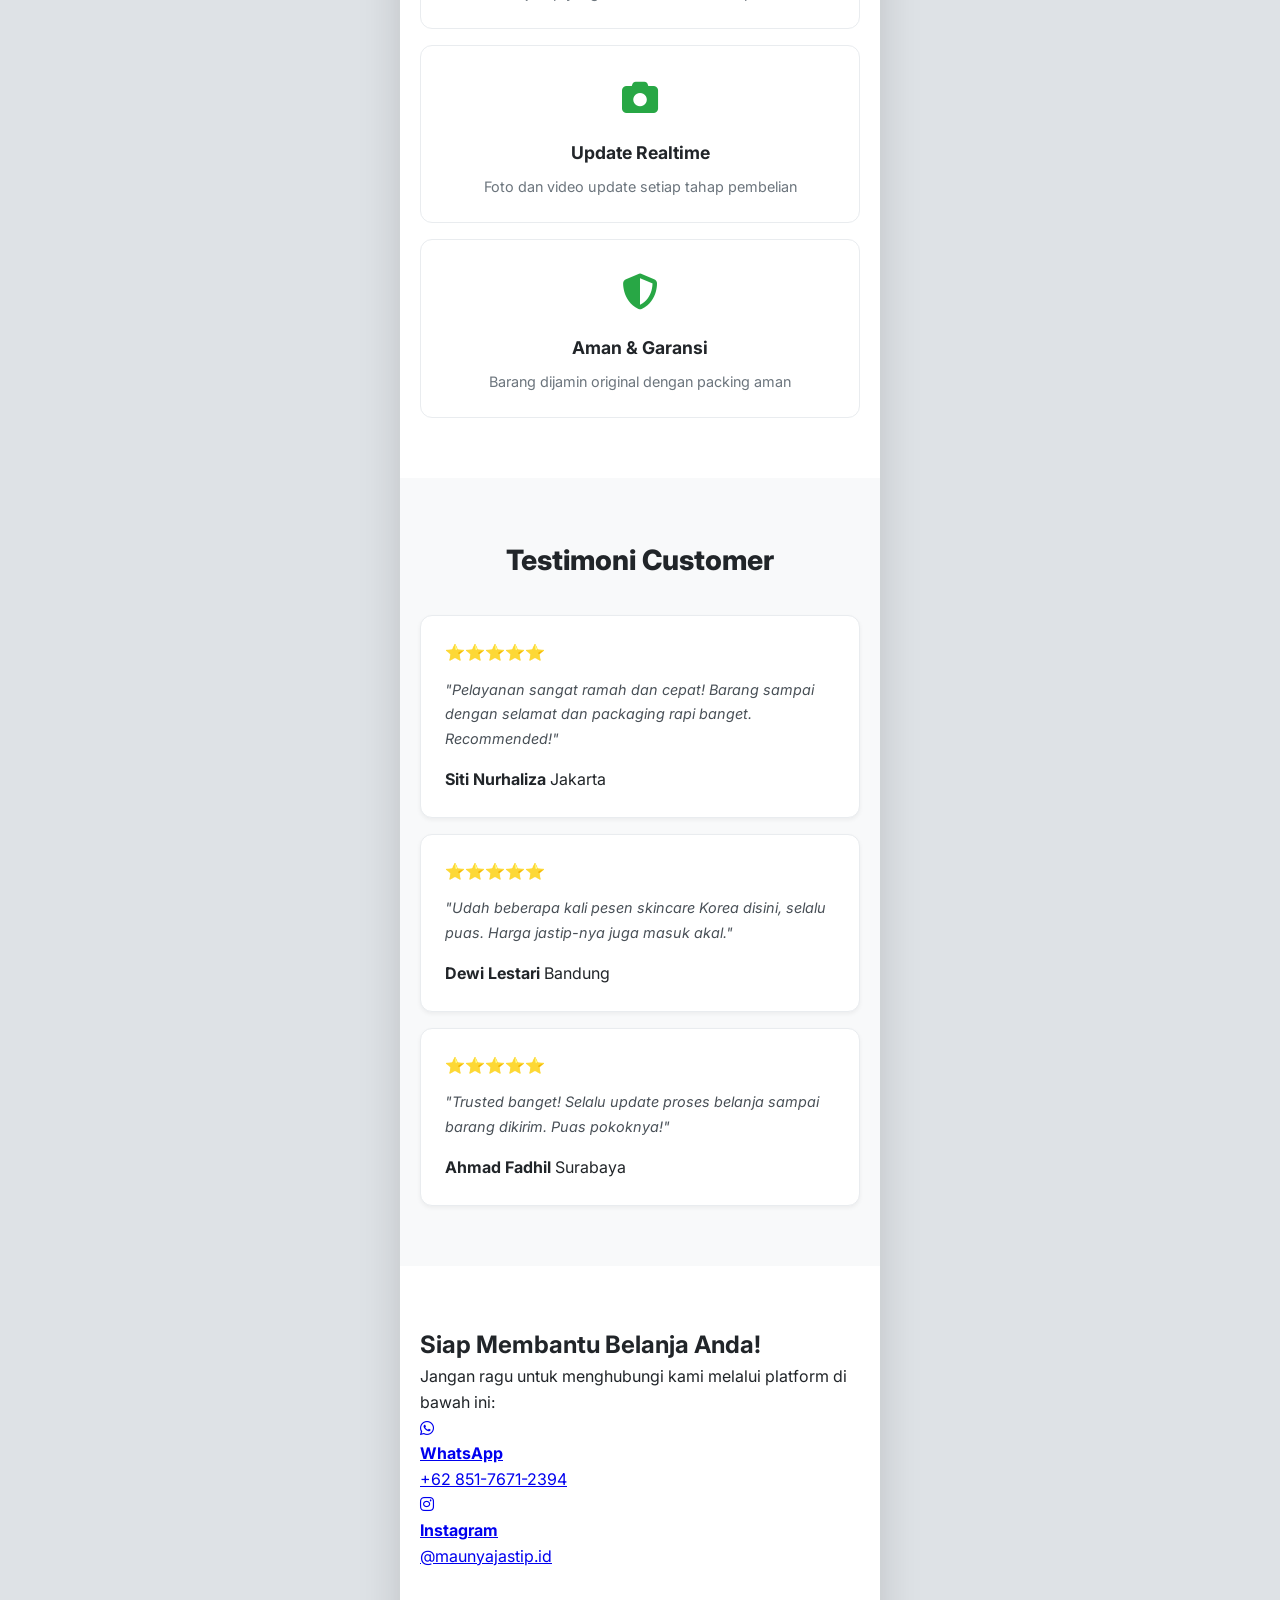
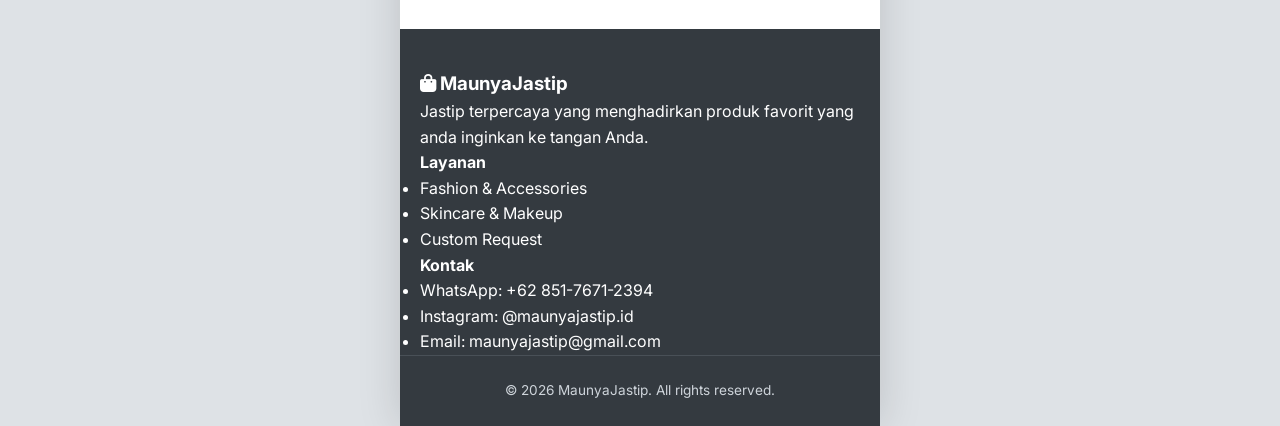
==== commit 05642d8e: "Add files via upload" ====
--- a/indexnew.html
+++ b/indexnew.html
@@ -26,7 +26,6 @@
                         <li><a href="#home">Beranda</a></li>
                         <li><a href="#layanan">Layanan</a></li>
                         <li><a href="#cara-kerja">Cara Kerja</a></li>
-                        <li><a href="#upload-gambar">Upload</a></li>
                         <li><a href="#katalog">Katalog</a></li>
                         <li><a href="#testimoni">Testimoni</a></li>
                         <li><a href="#kontak" class="nav-btn">Hubungi Kami</a></li>
@@ -120,43 +119,6 @@
             </div>
         </section>
 
-        <section id="upload-gambar" class="upload-section">
-            <div class="container">
-                <div class="section-header">
-                    <h2 class="section-title">Upload Gambar Produk</h2>
-                    <p>Kirim foto produk yang Anda inginkan, dan kami akan carikan untuk Anda!</p>
-                </div>
-
-                <div class="upload-box-wrapper">
-                    <div class="upload-area" id="uploadArea">
-                        <div class="upload-icon-box">
-                            <i class="fas fa-cloud-upload-alt"></i>
-                        </div>
-                        <h3>Drag & Drop Gambar Disini</h3>
-                        <p>atau klik untuk memilih file</p>
-                        <input type="file" id="fileInput" accept="image/*" multiple hidden>
-                        <button class="btn btn-secondary-sm" onclick="document.getElementById('fileInput').click()">
-                            <i class="fas fa-folder-open"></i> Pilih Gambar
-                        </button>
-                    </div>
-
-                    <div class="image-preview-container" id="imagePreviewContainer">
-                        </div>
-                </div>
-
-                <div class="upload-info">
-                    <div class="info-item"><i class="fas fa-check-circle"></i> Format: JPG, PNG, WEBP</div>
-                    <div class="info-item"><i class="fas fa-check-circle"></i> Maksimal 5MB per gambar</div>
-                    <div class="info-item"><i class="fas fa-check-circle"></i> Upload hingga 10 gambar</div>
-                </div>
-                
-                <div class="upload-action-btn" id="submitUploadBox" style="display: none; margin-top: 20px; text-align: center;">
-                    <button class="btn btn-primary" id="btnKirimFoto"><i class="fab fa-whatsapp"></i> Kirim Foto via WhatsApp</button>
-                </div>
-            </div>
-        </section>
-
-
         <section id="katalog" class="catalog-section">
             <div class="container">
                 <div class="section-header">
@@ -343,7 +305,8 @@
             </div>
         </footer>
 
-    </div><script src="script.js"></script>
+    </div>
+    <script src="script.js"></script>
 </body>
 
 </html>
